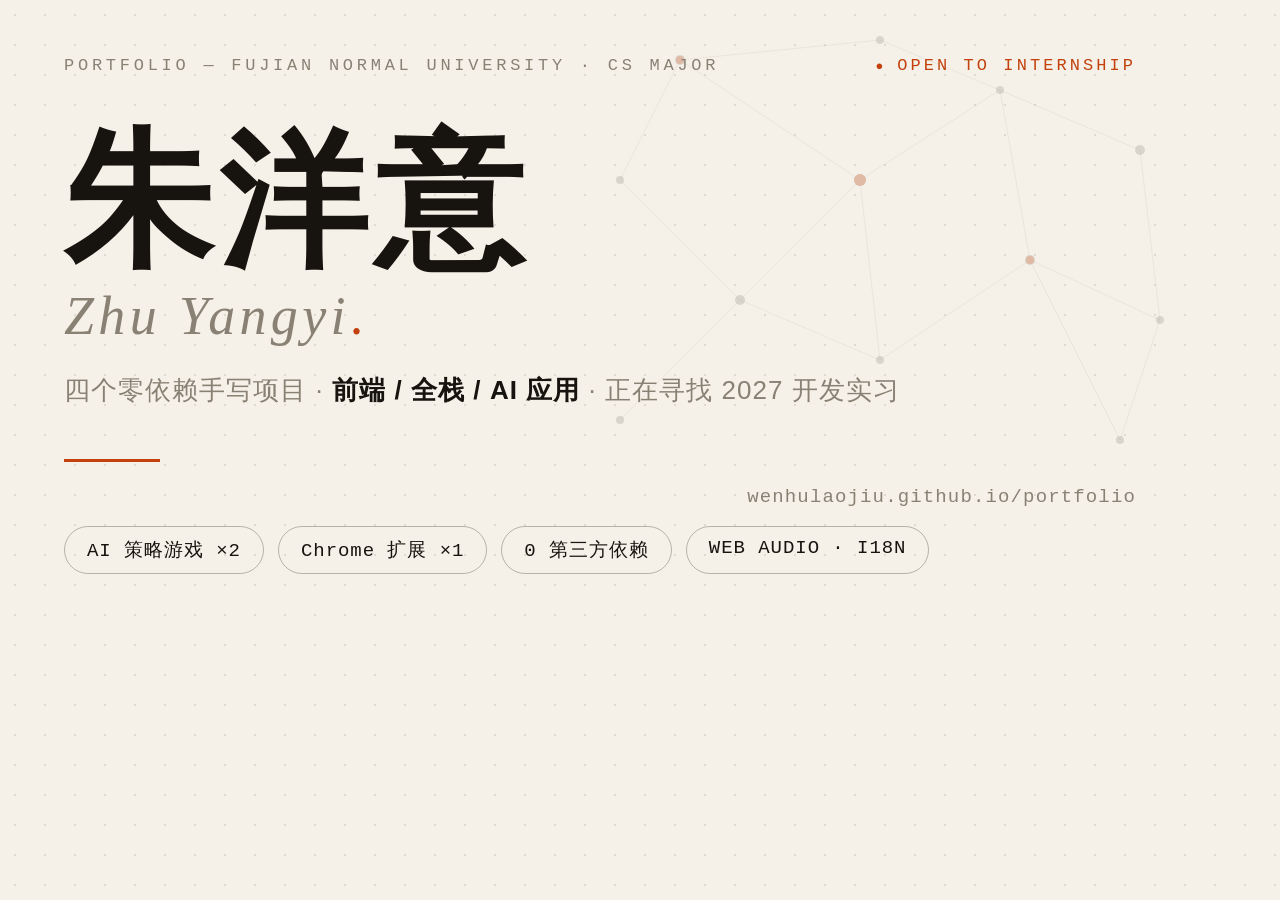
==== og.html @ b925e3e4 "feat: og 分享卡片 + 字体自托管 + 撤下手机号" ====
<!DOCTYPE html>
<html lang="zh-CN">
<head>
<meta charset="UTF-8" />
<style>
  :root {
    --paper: #f5f1e8;
    --ink: #171410;
    --ink-mute: #8a8175;
    --amber: #c2410c;
    --serif: "Songti SC", "STSong", "SimSun", Georgia, serif;
    --sans: "PingFang SC", "Microsoft YaHei", sans-serif;
    --mono: Consolas, "Courier New", monospace;
  }
  * { margin: 0; padding: 0; box-sizing: border-box; }
  html, body { width: 1200px; height: 630px; overflow: hidden; }
  body {
    position: relative;
    background: var(--paper);
    background-image: radial-gradient(rgba(23,20,16,0.10) 1px, transparent 1px);
    background-size: 30px 30px;
    color: var(--ink);
    font-family: var(--sans);
    padding: 56px 64px;
    display: flex; flex-direction: column; justify-content: space-between;
  }
  svg.stars { position: absolute; top: 0; right: 0; opacity: 0.35; }
  .top { display: flex; justify-content: space-between; align-items: center; position: relative; z-index: 2; }
  .eyebrow { font-family: var(--mono); font-size: 17px; letter-spacing: 0.22em; color: var(--ink-mute); }
  .status { font-family: var(--mono); font-size: 17px; letter-spacing: 0.18em; color: var(--amber); }
  .status::before { content: "● "; font-size: 13px; }
  .middle { position: relative; z-index: 2; }
  .name {
    font-family: var(--serif); font-weight: 900;
    font-size: 148px; line-height: 1.04; letter-spacing: 0.05em;
  }
  .latin {
    font-family: Georgia, "Times New Roman", serif; font-style: italic;
    font-size: 54px; color: var(--ink-mute); letter-spacing: 0.08em; margin-top: 6px;
  }
  .latin b { color: var(--amber); font-style: normal; font-weight: 400; }
  .tagline { margin-top: 26px; font-size: 26px; color: var(--ink-mute); letter-spacing: 0.04em; }
  .tagline strong { color: var(--ink); font-weight: 600; }
  .bottom { position: relative; z-index: 2; }
  .rule { height: 3px; width: 96px; background: var(--amber); margin-bottom: 24px; }
  .url-line { text-align: right; font-family: var(--mono); font-size: 19px; color: var(--ink-mute); letter-spacing: 0.06em; margin-bottom: 18px; }
  .chips { display: flex; gap: 14px; }
  .chip {
    font-family: var(--mono); font-size: 19px; letter-spacing: 0.05em;
    padding: 10px 22px; border: 1.5px solid rgba(23,20,16,0.28); border-radius: 999px;
    color: var(--ink);
  }
</style>
</head>
<body>
  <svg class="stars" width="640" height="500" viewBox="0 0 640 500" fill="none">
    <g stroke="#171410" stroke-opacity="0.14" stroke-width="1">
      <path d="M60 420 L180 300 L320 360 L300 180 L180 300"/>
      <path d="M320 360 L470 260 L440 90 L300 180"/>
      <path d="M470 260 L600 320 L580 150 L440 90"/>
      <path d="M600 320 L560 440 L470 260"/>
      <path d="M180 300 L60 180 L120 60 L300 180"/>
      <path d="M440 90 L320 40 L120 60"/>
    </g>
    <g fill="#171410" fill-opacity="0.35">
      <circle cx="60" cy="420" r="4"/><circle cx="180" cy="300" r="5"/><circle cx="320" cy="360" r="4"/>
      <circle cx="300" cy="180" r="6"/><circle cx="470" cy="260" r="5"/><circle cx="440" cy="90" r="4"/>
      <circle cx="600" cy="320" r="4"/><circle cx="580" cy="150" r="5"/><circle cx="560" cy="440" r="4"/>
      <circle cx="60" cy="180" r="4"/><circle cx="120" cy="60" r="5"/><circle cx="320" cy="40" r="4"/>
    </g>
    <g fill="#c2410c" fill-opacity="0.8">
      <circle cx="300" cy="180" r="6"/><circle cx="470" cy="260" r="4"/><circle cx="120" cy="60" r="4"/>
    </g>
  </svg>

  <div class="top">
    <span class="eyebrow">PORTFOLIO — FUJIAN NORMAL UNIVERSITY · CS MAJOR</span>
    <span class="status">OPEN TO INTERNSHIP</span>
  </div>

  <div class="middle">
    <div class="name">朱洋意</div>
    <div class="latin">Zhu Yangyi<b>.</b></div>
    <div class="tagline">四个零依赖手写项目 · <strong>前端 / 全栈 / AI 应用</strong> · 正在寻找 2027 开发实习</div>
  </div>

  <div class="bottom">
    <div class="rule"></div>
    <div class="url-line">wenhulaojiu.github.io/portfolio</div>
    <div class="chips">
      <span class="chip">AI 策略游戏 ×2</span>
      <span class="chip">Chrome 扩展 ×1</span>
      <span class="chip">0 第三方依赖</span>
      <span class="chip">WEB AUDIO · I18N</span>
    </div>
  </div>
</body>
</html>
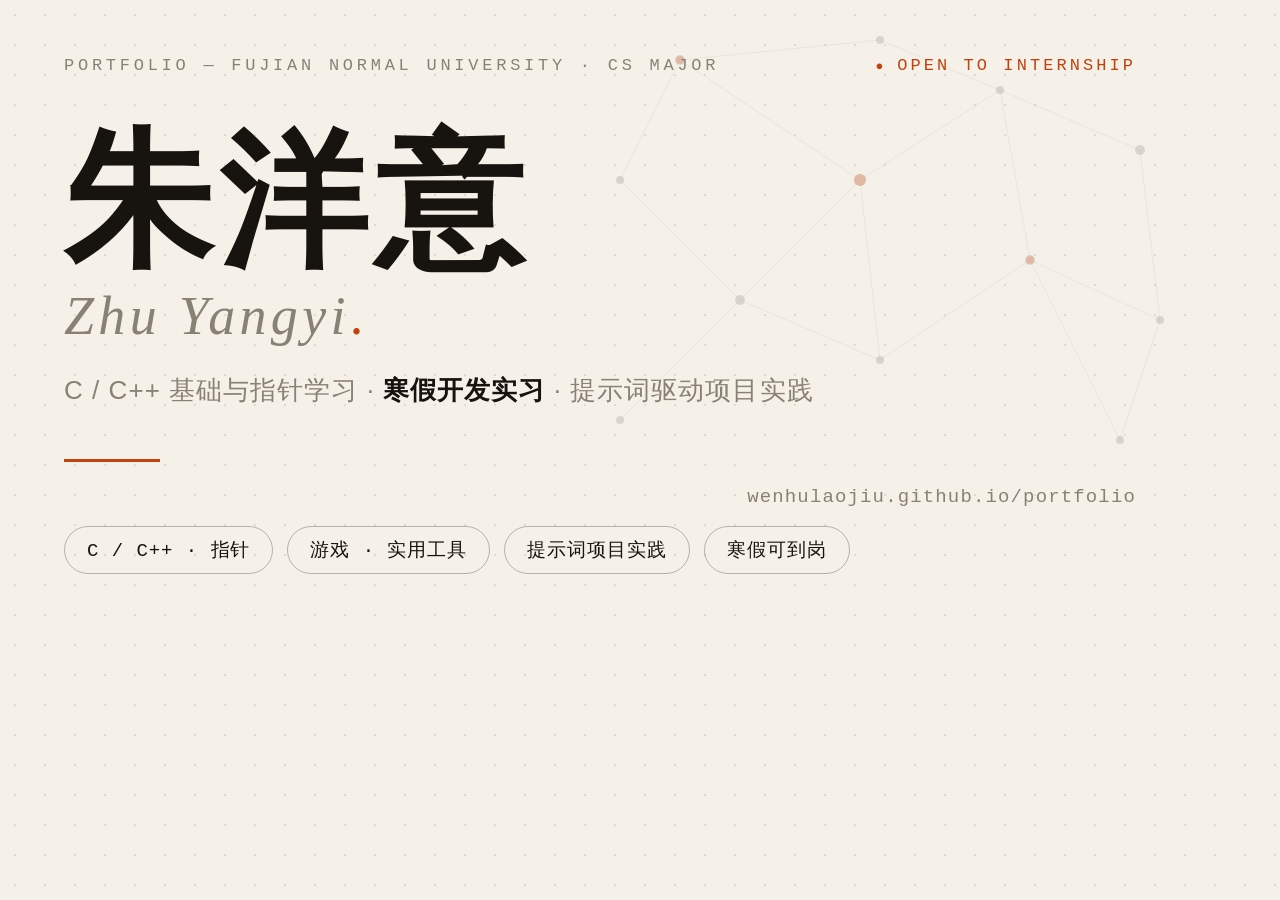
==== commit 9bd0b5af: "Refine internship portfolio with confirmed skills, prompt-based role and one-page CV" ====
--- a/og.html
+++ b/og.html
@@ -81,17 +81,17 @@
   <div class="middle">
     <div class="name">朱洋意</div>
     <div class="latin">Zhu Yangyi<b>.</b></div>
-    <div class="tagline">四个零依赖手写项目 · <strong>前端 / 全栈 / AI 应用</strong> · 正在寻找 2027 开发实习</div>
+    <div class="tagline">C / C++ 基础与指针学习 · <strong>寒假开发实习</strong> · 提示词驱动项目实践</div>
   </div>
 
   <div class="bottom">
     <div class="rule"></div>
     <div class="url-line">wenhulaojiu.github.io/portfolio</div>
     <div class="chips">
-      <span class="chip">AI 策略游戏 ×2</span>
-      <span class="chip">Chrome 扩展 ×1</span>
-      <span class="chip">0 第三方依赖</span>
-      <span class="chip">WEB AUDIO · I18N</span>
+      <span class="chip">C / C++ · 指针</span>
+      <span class="chip">游戏 · 实用工具</span>
+      <span class="chip">提示词项目实践</span>
+      <span class="chip">寒假可到岗</span>
     </div>
   </div>
 </body>
